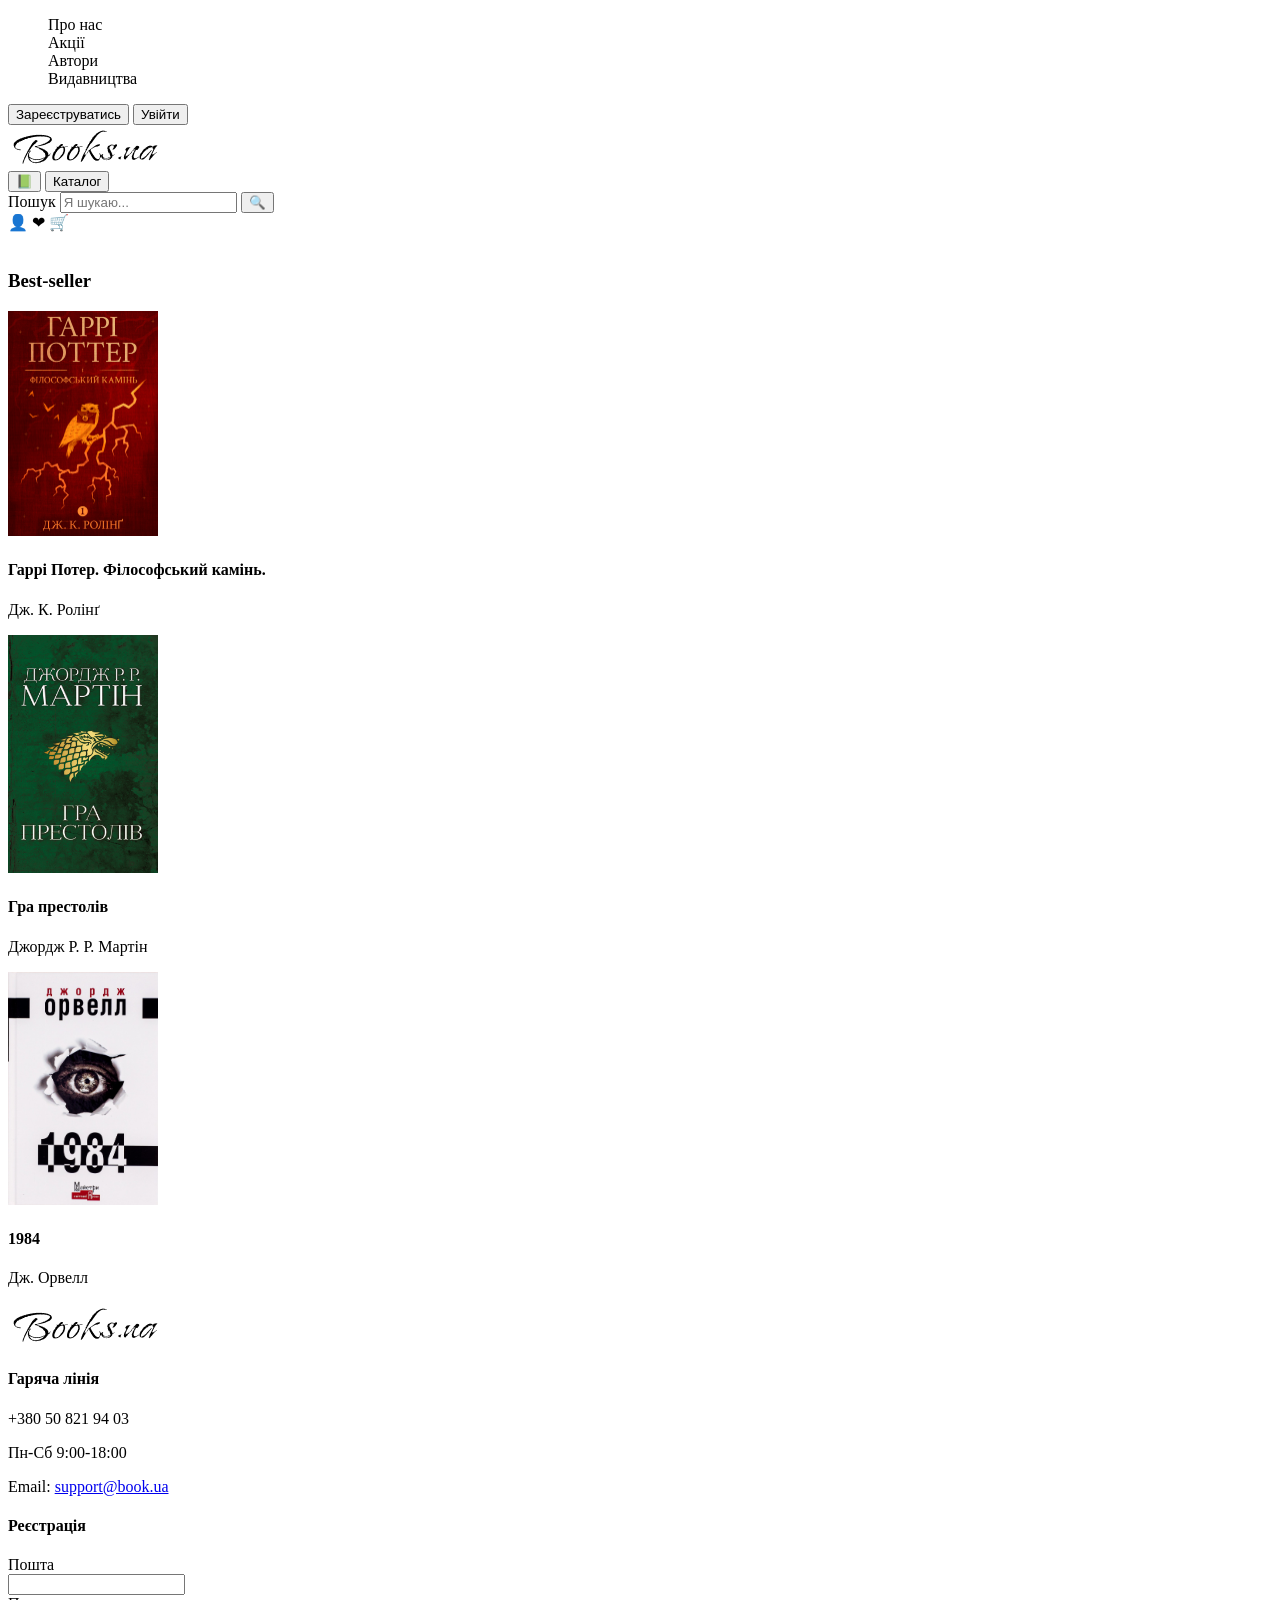
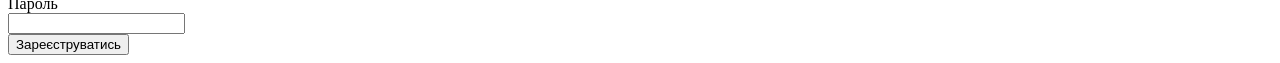
==== index.html @ b120633c "made lab1" ====
<!DOCTYPE html>
<html lang="en">
<head>
    <meta charset="UTF-8">
    <meta name="viewport" content="width=device-width, initial-scale=1.0">
    <title>Books.ua</title>
</head>
<body>
    <header>
        <div>
            <ul style="list-style-type: none;">
                <li>Про нас</li>
                <li>Акції</li>
                <li>Автори</li>
                <li>Видавництва</li>
            </ul>
            <div>
                <button>Зареєструватись</button>
                <button>Увійти</button>
            </div>
        </div>

        <div>
            <div>
                <img src="./images/Logo.png"> 
                <div>
                    <button>📗</button>
                    <button>Каталог</button> 
                </div>
            </div>

            <div>
                <form>
                    <label>Пошук</label>
                    <input placeholder="Я шукаю..." />
                    <button>🔍</button>
                </form>
            </div>

            <div>
                <a>👤</a>
                <a>❤</a>
                <a>🛒</a>
            </div>
        </div>
    </header>

    <main>
        <div>
            <img>
            <h2></h2>
        </div>

        <div>
            <h3>Best-seller</h3>

            <div id="books">
                <div>
                    <img src="./images/GarryPotter.jpg" alt="Обкладинка Гаррі Поттер. Філософський камінь" width="150" />
                    <h4>Гаррі Потер. Філософський камінь.</h4>
                    <p>Дж. К. Ролінґ</p>
                </div>

                <div>
                    <img src="./images/GameOfTrones.jpg" alt="Обкладинка Гра престолів" width="150" />
                    <h4>Гра престолів</h4>
                    <p>Джордж Р. Р. Мартін</p>
                </div>

                <div>
                    <img src="./images/nineteenth.jpg" alt="Обкладинка 1984" width="150" />
                    <h4>1984</h4>
                    <p>Дж. Орвелл</p>
                </div>
            </div>
        </div>
    </main> 

    <footer>
        <div>
            <div>
                <img src="./images/Logo.png"> 
                <div>
                    <h4>Гаряча лінія</h4>
                    <p>+380 50 821 94 03</p>
                    <p>Пн-Сб 9:00-18:00</p>
                    <p>Email: <a href="mailto:support@book.ua">support@book.ua</a></p>
                </div>
            </div>

            <div>
                <h4>Реєстрація</h4>
                <form>
                    <div>
                        <label>Пошта</label><br />
                        <input type="email" required />
                    </div>
                    <div>
                        <label>Пароль</label><br />
                        <input type="password" required />
                    </div>
                    <div>
                        <button>Зареєструватись</button>
                    </div>
                </form>
            </div>
        </div>
    </footer>
</body>
</html>
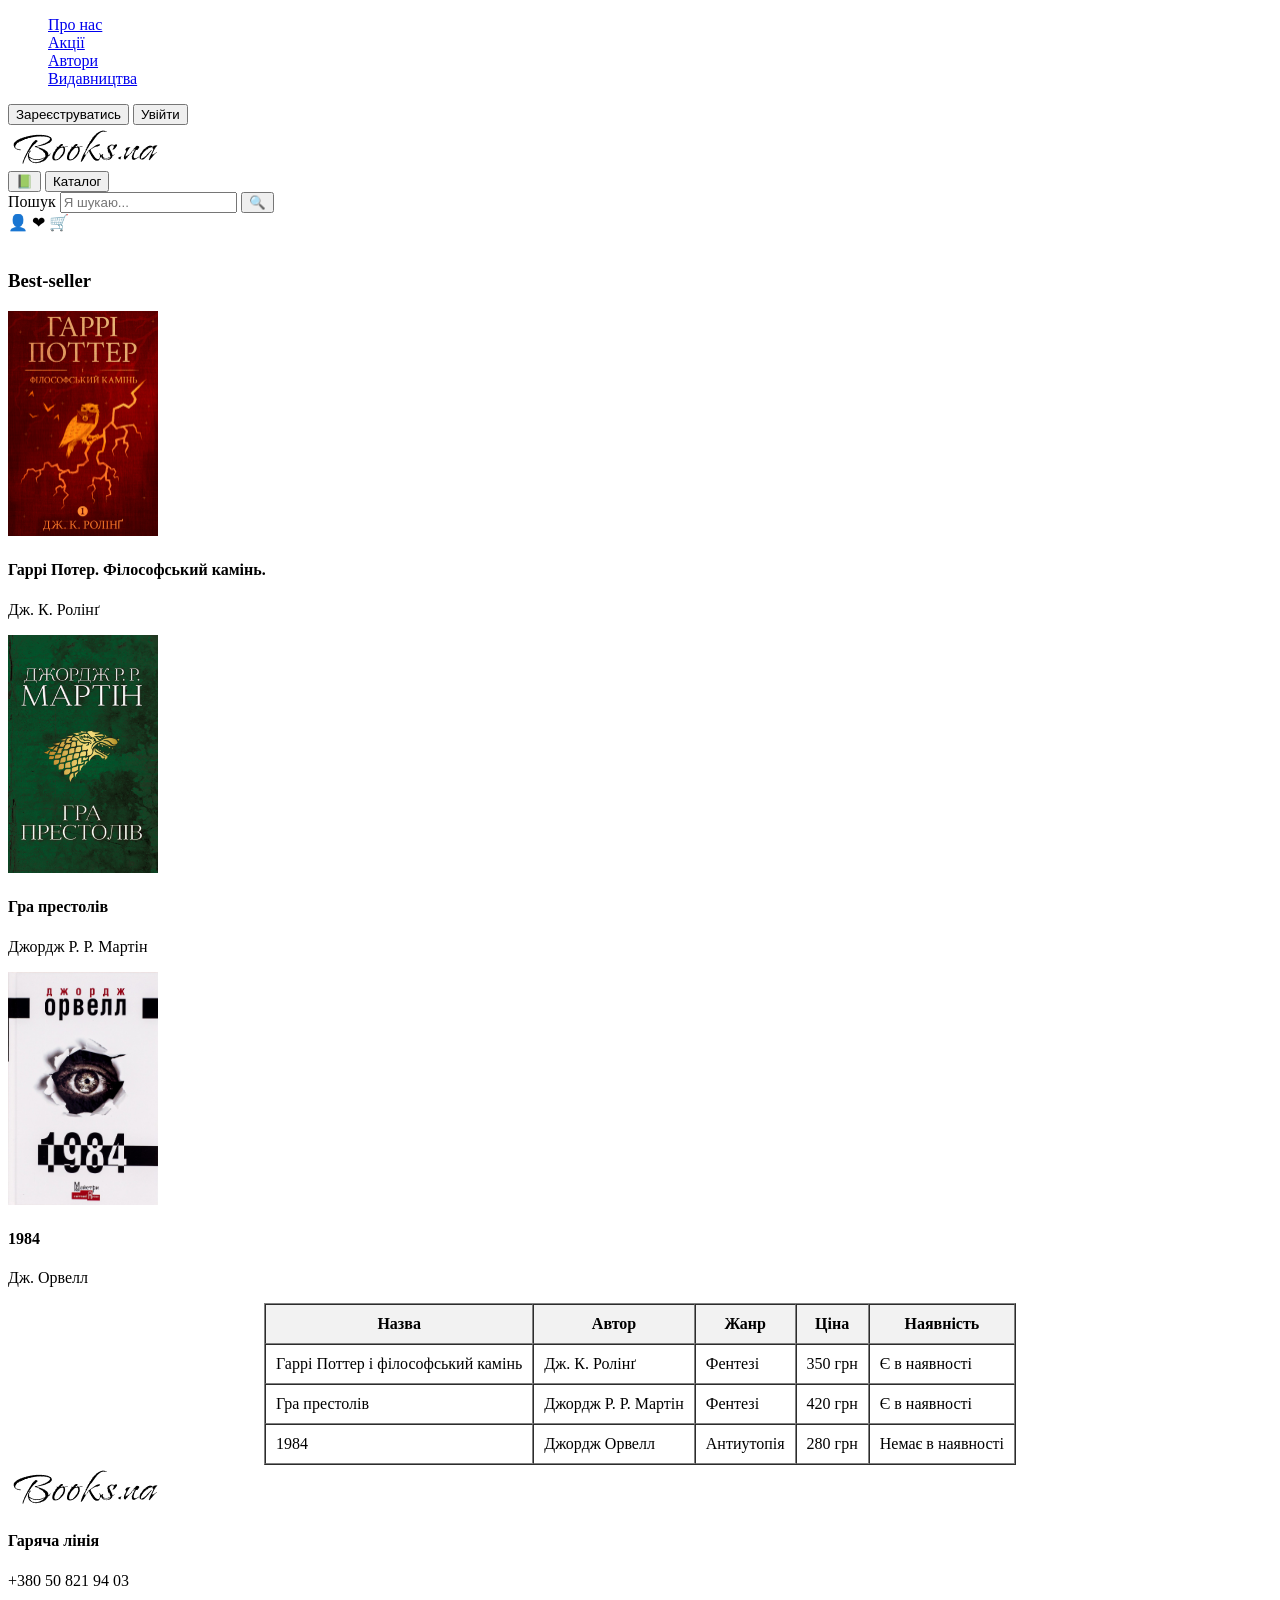
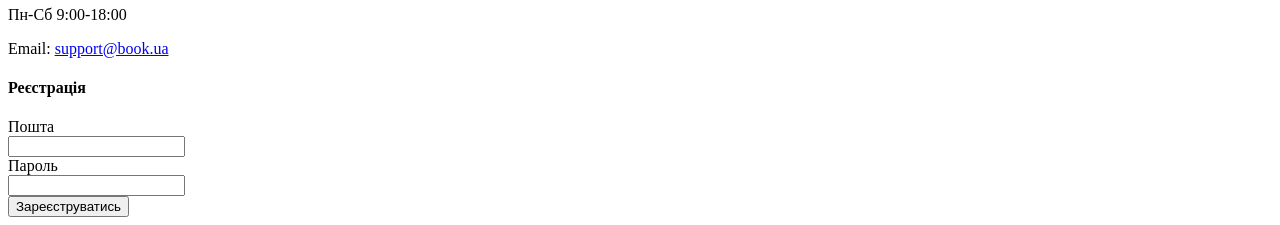
==== commit 505afeb0: "added links and table" ====
--- a/index.html
+++ b/index.html
@@ -9,10 +9,10 @@
     <header>
         <div>
             <ul style="list-style-type: none;">
-                <li>Про нас</li>
-                <li>Акції</li>
-                <li>Автори</li>
-                <li>Видавництва</li>
+                <li><a href="#about">Про нас</a></li>
+                <li><a href="#promotions">Акції</a></li>
+                <li><a href="#authors">Автори</a></li>
+                <li><a href="#publishers">Видавництва</a></li>
             </ul>
             <div>
                 <button>Зареєструватись</button>
@@ -74,6 +74,41 @@
                 </div>
             </div>
         </div>
+
+        <table border="1" cellpadding="10" cellspacing="0" align="center">
+            <thead>
+                <tr bgcolor="#f2f2f2">
+                    <th>Назва</th>
+                    <th>Автор</th>
+                    <th>Жанр</th>
+                    <th>Ціна</th>
+                    <th>Наявність</th>
+                </tr>
+            </thead>
+            <tbody>
+                <tr>
+                    <td>Гаррі Поттер і філософський камінь</td>
+                    <td>Дж. К. Ролінґ</td>
+                    <td>Фентезі</td>
+                    <td>350 грн</td>
+                    <td>Є в наявності</td>
+                </tr>
+                <tr>
+                    <td>Гра престолів</td>
+                    <td>Джордж Р. Р. Мартін</td>
+                    <td>Фентезі</td>
+                    <td>420 грн</td>
+                    <td>Є в наявності</td>
+                </tr>
+                <tr>
+                    <td>1984</td>
+                    <td>Джордж Орвелл</td>
+                    <td>Антиутопія</td>
+                    <td>280 грн</td>
+                    <td>Немає в наявності</td>
+                </tr>
+            </tbody>
+        </table>
     </main> 
 
     <footer>
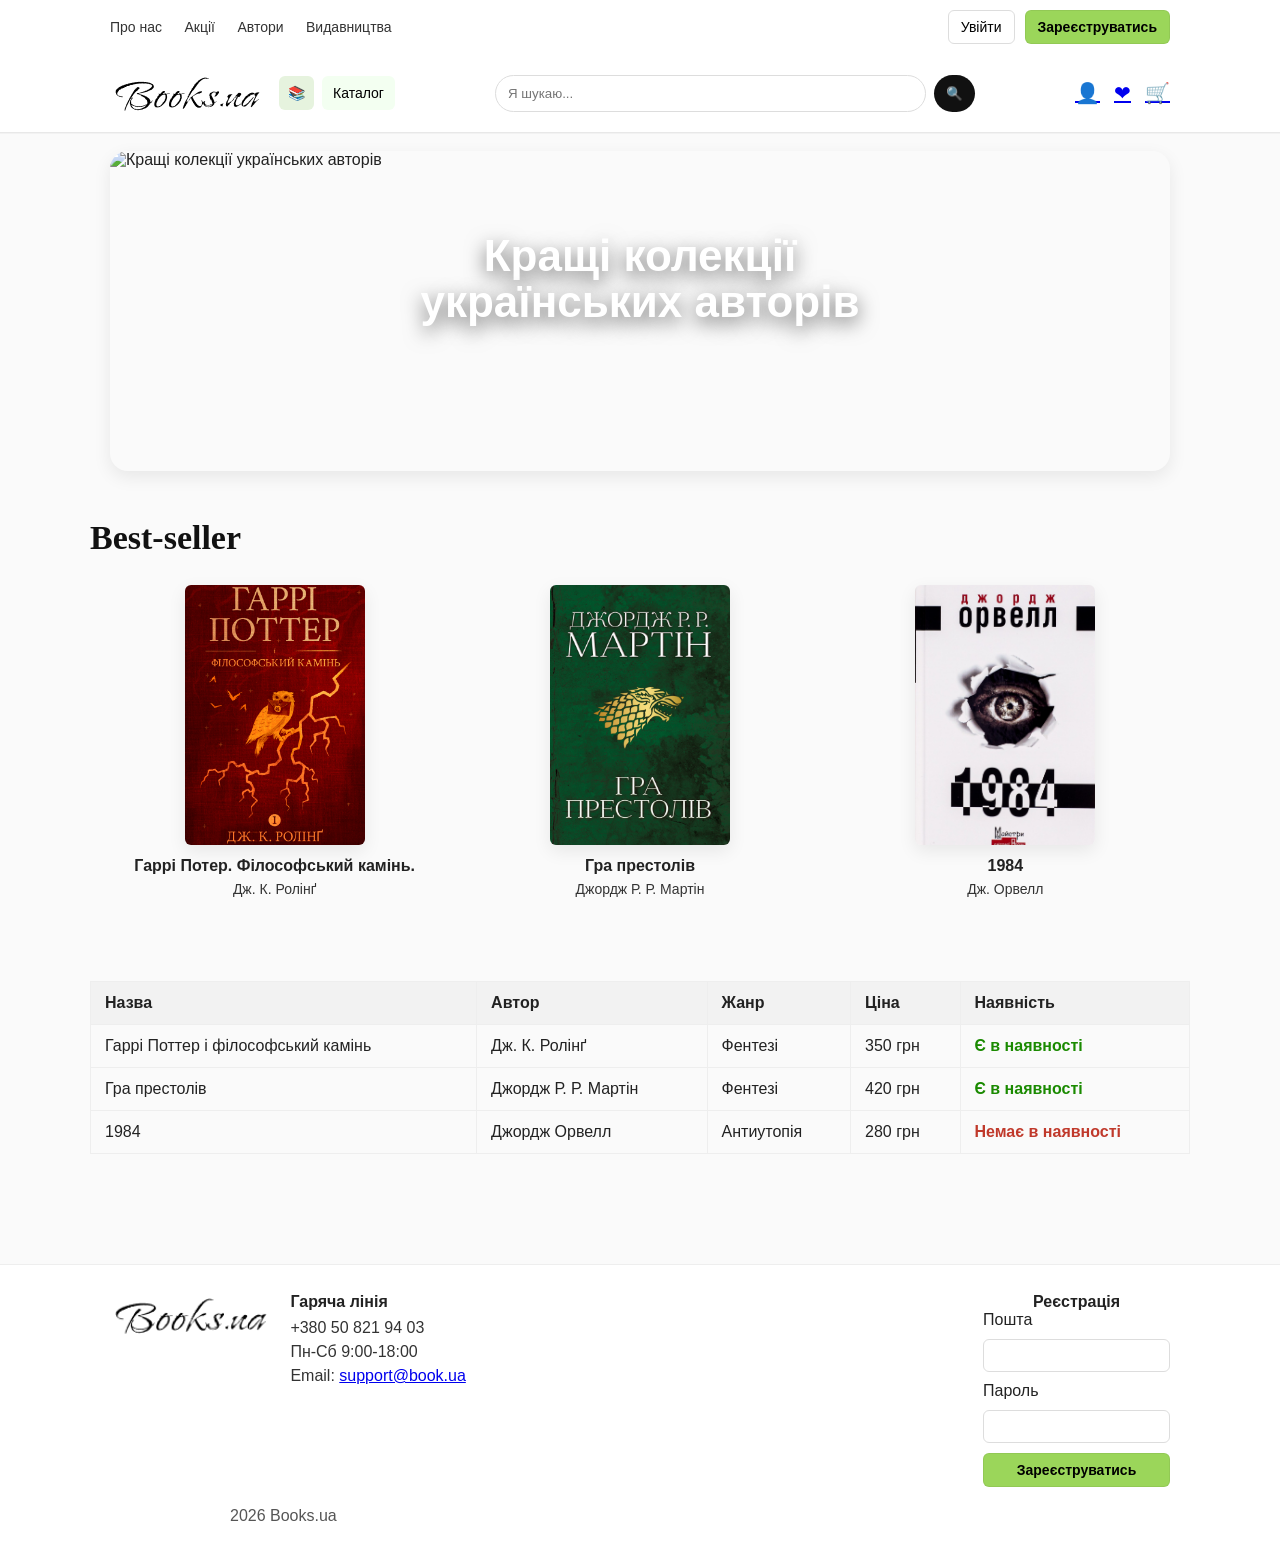
==== commit ea249c51: "updated" ====
--- a/index.html
+++ b/index.html
@@ -1,145 +1,153 @@
 <!DOCTYPE html>
-<html lang="en">
+<html lang="uk">
 <head>
-    <meta charset="UTF-8">
-    <meta name="viewport" content="width=device-width, initial-scale=1.0">
-    <title>Books.ua</title>
+  <meta charset="utf-8" />
+  <meta name="viewport" content="width=device-width,initial-scale=1" />
+  <title>Books.ua</title>
+  <link rel="stylesheet" href="style.css">
 </head>
+
 <body>
-    <header>
-        <div>
-            <ul style="list-style-type: none;">
-                <li><a href="#about">Про нас</a></li>
-                <li><a href="#promotions">Акції</a></li>
-                <li><a href="#authors">Автори</a></li>
-                <li><a href="#publishers">Видавництва</a></li>
-            </ul>
-            <div>
-                <button>Зареєструватись</button>
-                <button>Увійти</button>
-            </div>
+  <header class="siteHeader">
+    <div class="topbar">
+      <nav class="firstButtons">
+        <a href="#about">Про нас</a>
+        <a href="#promotions">Акції</a>
+        <a href="#authors">Автори</a>
+        <a href="#publishers">Видавництва</a>
+      </nav>
+      <div class="authentication">
+        <button class="btn goIn">Увійти</button>
+        <button class="btn registration">Зареєструватись</button>
+      </div>
+    </div>
+
+    <div class="headerMain">
+      <div class="brand">
+        <img src="./images/Logo.png" alt="Books.ua" class="logo-img">
+        <div class="catalog">
+          <button class="btn catalogImage">📚</button>
+          <button class="btn catalogText">Каталог</button>
         </div>
+      </div>
 
-        <div>
-            <div>
-                <img src="./images/Logo.png"> 
-                <div>
-                    <button>📗</button>
-                    <button>Каталог</button> 
-                </div>
-            </div>
+      <div class="searchWrap">
+        <form class="searchForm">
+          <input id="q" class="searchInput" placeholder="Я шукаю..." />
+          <button class="searchImage">🔍</button>
+        </form>
+      </div>
 
-            <div>
-                <form>
-                    <label>Пошук</label>
-                    <input placeholder="Я шукаю..." />
-                    <button>🔍</button>
-                </form>
-            </div>
+      <div class="icons">
+        <a href="/account" class="icon">👤</a>
+        <a href="/favorites" class="icon">❤</a>
+        <a href="/cart" class="icon">🛒</a>
+      </div>
+    </div>
+  </header>
 
-            <div>
-                <a>👤</a>
-                <a>❤</a>
-                <a>🛒</a>
-            </div>
+  <main>
+    <section class="collections">
+      <img class="collectionsImage" src="./images/booksShelf.jpg" alt="Кращі колекції українських авторів">
+      <h1 class="collectionsTitle">Кращі колекції<br>українських авторів</h1>
+    </section>
+
+    <section class="bestSeller container">
+      <h2 class="sectionTitle">Best-seller</h2>
+
+      <div class="booksGrid">
+        <article class="bookCard">
+          <img src="./images/GarryPotter.jpg" alt="Гаррі Поттер. Філософський камінь" class="bookCover">
+          <h3 class="bookTitle">Гаррі Потер. Філософський камінь.</h3>
+          <p class="booksAuthor">Дж. К. Ролінґ</p>
+        </article>
+
+        <article class="bookCard">
+          <img src="./images/GameOfTrones.jpg" alt="Гра престолів" class="bookCover">
+          <h3 class="bookTitle">Гра престолів</h3>
+          <p class="booksAuthor">Джордж Р. Р. Мартін</p>
+        </article>
+
+        <article class="bookCard">
+          <img src="./images/nineteenth.jpg" alt="1984" class="bookCover">
+          <h3 class="bookTitle">1984</h3>
+          <p class="booksAuthor">Дж. Орвелл</p>
+        </article>
+      </div>
+    </section>
+
+    <section class="catalogTable container">
+      <table class="booksTable" summary="Список бестселерів з цінами та наявністю">
+        <thead>
+          <tr>
+            <th>Назва</th>
+            <th>Автор</th>
+            <th>Жанр</th>
+            <th>Ціна</th>
+            <th>Наявність</th>
+          </tr>
+        </thead>
+        <tbody>
+          <tr>
+            <td>Гаррі Поттер і філософський камінь</td>
+            <td>Дж. К. Ролінґ</td>
+            <td>Фентезі</td>
+            <td>350 грн</td>
+            <td class="inStock">Є в наявності</td>
+          </tr>
+          <tr>
+            <td>Гра престолів</td>
+            <td>Джордж Р. Р. Мартін</td>
+            <td>Фентезі</td>
+            <td>420 грн</td>
+            <td class="inStock">Є в наявності</td>
+          </tr>
+          <tr>
+            <td>1984</td>
+            <td>Джордж Орвелл</td>
+            <td>Антиутопія</td>
+            <td>280 грн</td>
+            <td class="outOfStock">Немає в наявності</td>
+          </tr>
+        </tbody>
+      </table>
+    </section>
+  </main>
+
+  <footer class="siteFooter">
+    <div class="footerInner container">
+      <div class="footerLeft">
+        <!-- <a href="/" class="footer-logo"> -->
+        <img src="./images/Logo.png" alt="Books.ua" class="logoImage small">
+        <!-- </a> -->
+        <div class="contacts">
+          <h4>Гаряча лінія</h4>
+          <p>+380 50 821 94 03</p>
+          <p>Пн-Сб 9:00-18:00</p>
+          <p>Email: <a href="mailto:support@book.ua">support@book.ua</a></p>
         </div>
-    </header>
+      </div>
 
-    <main>
-        <div>
-            <img>
-            <h2></h2>
-        </div>
+      <div class="footerRight">
+        <h4 class="registrationFormText">Реєстрація</h4>
+        <form class="registrationForm" action="/register" method="post">
+          <label class="label">Пошта</label>
+          <input id="email" type="email" required class="input">
 
-        <div>
-            <h3>Best-seller</h3>
+          <label class="label">Пароль</label>
+          <input id="password" type="password" required class="input">
 
-            <div id="books">
-                <div>
-                    <img src="./images/GarryPotter.jpg" alt="Обкладинка Гаррі Поттер. Філософський камінь" width="150" />
-                    <h4>Гаррі Потер. Філософський камінь.</h4>
-                    <p>Дж. К. Ролінґ</p>
-                </div>
+          <button type="submit" class="btn registration">Зареєструватись</button>
+        </form>
+      </div>
+    </div>
+    <div class="copyright">
+      <span id="year"></span> Books.ua
+    </div>
+  </footer>
 
-                <div>
-                    <img src="./images/GameOfTrones.jpg" alt="Обкладинка Гра престолів" width="150" />
-                    <h4>Гра престолів</h4>
-                    <p>Джордж Р. Р. Мартін</p>
-                </div>
-
-                <div>
-                    <img src="./images/nineteenth.jpg" alt="Обкладинка 1984" width="150" />
-                    <h4>1984</h4>
-                    <p>Дж. Орвелл</p>
-                </div>
-            </div>
-        </div>
-
-        <table border="1" cellpadding="10" cellspacing="0" align="center">
-            <thead>
-                <tr bgcolor="#f2f2f2">
-                    <th>Назва</th>
-                    <th>Автор</th>
-                    <th>Жанр</th>
-                    <th>Ціна</th>
-                    <th>Наявність</th>
-                </tr>
-            </thead>
-            <tbody>
-                <tr>
-                    <td>Гаррі Поттер і філософський камінь</td>
-                    <td>Дж. К. Ролінґ</td>
-                    <td>Фентезі</td>
-                    <td>350 грн</td>
-                    <td>Є в наявності</td>
-                </tr>
-                <tr>
-                    <td>Гра престолів</td>
-                    <td>Джордж Р. Р. Мартін</td>
-                    <td>Фентезі</td>
-                    <td>420 грн</td>
-                    <td>Є в наявності</td>
-                </tr>
-                <tr>
-                    <td>1984</td>
-                    <td>Джордж Орвелл</td>
-                    <td>Антиутопія</td>
-                    <td>280 грн</td>
-                    <td>Немає в наявності</td>
-                </tr>
-            </tbody>
-        </table>
-    </main> 
-
-    <footer>
-        <div>
-            <div>
-                <img src="./images/Logo.png"> 
-                <div>
-                    <h4>Гаряча лінія</h4>
-                    <p>+380 50 821 94 03</p>
-                    <p>Пн-Сб 9:00-18:00</p>
-                    <p>Email: <a href="mailto:support@book.ua">support@book.ua</a></p>
-                </div>
-            </div>
-
-            <div>
-                <h4>Реєстрація</h4>
-                <form>
-                    <div>
-                        <label>Пошта</label><br />
-                        <input type="email" required />
-                    </div>
-                    <div>
-                        <label>Пароль</label><br />
-                        <input type="password" required />
-                    </div>
-                    <div>
-                        <button>Зареєструватись</button>
-                    </div>
-                </form>
-            </div>
-        </div>
-    </footer>
+  <script>
+    document.getElementById('year').textContent = new Date().getFullYear();
+  </script>
 </body>
 </html>
--- a/style.css
+++ b/style.css
@@ -0,0 +1,180 @@
+:root{
+  --accent: #9bd65a;    
+  --muted: #f2f2f2;
+  --text: #222;
+  --bg: #fff;
+  --maxwidth: 1100px;
+  --container-margin: 20px;
+  --radius: 8px;
+  --site-padding: 18px;
+  --accent-dark: #7fb43f;
+}
+
+* { box-sizing: border-box; margin: 0; padding: 0; }
+html,body { height: 100%; font-family: "Helvetica Neue", Arial, sans-serif; color: var(--text); background: #fafafa; }
+
+.container {
+  max-width: var(--maxwidth);
+  margin: 0 auto;
+  padding: 30px var(--container-margin);
+}
+
+.siteHeader {
+  background: #fff;
+  border-bottom: 1px solid #e8e8e8;
+  box-shadow: 0 1px 0 rgba(0,0,0,0.03);
+}
+
+.topbar {
+  display:flex;
+  justify-content:space-between;
+  align-items:center;
+  padding: 10px var(--container-margin);
+  max-width: var(--maxwidth);
+  margin: 0 auto;
+  gap:10px;
+}
+
+.firstButtons a {
+  color: #333;
+  text-decoration: none;
+  margin-right: 18px;
+  font-size: 14px;
+}
+.firstButtons a:hover { color: var(--accent-dark); }
+
+.authentication {
+  display:flex;
+  gap:10px;
+}
+.btn { cursor:pointer; border: 1px solid transparent; padding:8px 12px; border-radius:6px; background:transparent; font-size:14px; }
+.goIn { background:#fff; border:1px solid #ddd; }
+.registration { background: var(--accent); color:#000; border:1px solid rgba(0,0,0,0.06); font-weight:700; }
+
+.headerMain {
+  display:flex;
+  align-items:center;
+  justify-content:space-between;
+  gap:20px;
+  padding: 18px var(--container-margin);
+  max-width: var(--maxwidth);
+  margin: 0 auto;
+}
+
+.brand { display:flex; align-items:center; gap:14px; }
+.logoImage { height:54px; width:auto; display:block; }
+.logoImage.small { height:44px; }
+
+.catalog { display:flex; gap:8px; align-items:center; }
+.catalog .catalogImage { background:#e6f3de; border-radius:6px; padding:8px; }
+.catalog .catalogText { background:#f3fff1; border-radius:6px; padding:8px 10px; }
+
+.searchWrap { flex: 1 1 400px; display:flex; justify-content:center; }
+.searchForm { display:flex; gap:8px; width:100%; max-width:480px; }
+.searchInput {
+  flex:1;
+  padding:10px 12px;
+  border:1px solid #ddd;
+  border-radius:30px;
+  background:#fff;
+}
+.searchImage { padding:8px 12px; border-radius:20px; background:#111; color:#fff; border:none; }
+
+.icons { display:flex; gap:14px; align-items:center; font-size:20px; }
+
+.collections {
+  position: relative;
+  margin-top: 18px;
+  display:block;
+  max-width: var(--maxwidth);
+  margin-left: auto;
+  margin-right: auto;
+  padding: 0 var(--container-margin);
+}
+.collectionsImage {
+  width:100%;
+  height: 320px;
+  object-fit: cover;
+  border-radius: 18px;
+  display:block;
+  box-shadow: 0 6px 18px rgba(0,0,0,0.08);
+}
+.collectionsTitle {
+  position: absolute;
+  top: 40%;
+  left: 50%;
+  transform: translate(-50%,-50%);
+  color: #fff;
+  font-size:44px;
+  text-align:center;
+  text-shadow: 0 6px 20px rgba(0,0,0,0.6);
+  line-height:1.05;
+  font-weight:700;
+  pointer-events:none;
+}
+
+.bestSeller { padding: 48px 0; }
+.sectionTitle { font-size:34px; margin-bottom: 28px; font-family: Georgia, "Times New Roman", serif; color:#111; }
+
+.booksGrid {
+  display:grid;
+  grid-template-columns: repeat(3, 1fr);
+  gap:36px;
+  align-items:start;
+  max-width: var(--maxwidth);
+  margin: 0 auto;
+  padding: 0 var(--container-margin);
+}
+.bookCard { text-align:center; }
+.bookCover { width:180px; height:260px; object-fit:cover; border-radius:6px; box-shadow: 0 6px 18px rgba(0,0,0,0.08); margin: 0 auto 12px; display:block; }
+.bookTitle { font-size:16px; margin-top:8px; font-weight:700; }
+.booksAuthor { font-size:14px; color:#333; margin-top:6px; }
+
+.catalogTable { padding: 36px 0 80px 0; }
+.booksTable {
+  width:100%;
+  border-collapse: collapse;
+  max-width: var(--maxwidth);
+  margin: 0 auto;
+}
+.booksTable th, .booksTable td {
+  padding: 12px 14px;
+  border:1px solid #eee;
+  text-align:left;
+}
+.booksTable thead th { background: var(--muted); font-weight:700; }
+.inStock { color: #1a8a00; font-weight:600; }
+.outOfStock { color: #c0392b; font-weight:600; }
+
+.siteFooter {
+  background:#fff;
+  border-top:1px solid #eee;
+  margin-top: 30px;
+  padding: 28px 0;
+}
+.footerInner {
+  display:flex;
+  gap:40px;
+  justify-content:space-between;
+  align-items:flex-start;
+  max-width: var(--maxwidth);
+  margin: 0 auto;
+  padding: 0 var(--container-margin);
+}
+.footerLeft { display:flex; gap:18px; align-items:flex-start; }
+.contacts h4 { margin-bottom:8px; font-size:16px; }
+.contacts p { margin-bottom:6px; color:#333; }
+.footerRight { max-width:320px; }
+.registrationForm { display:flex; flex-direction:column; gap:10px; }
+.input { padding:8px; border:1px solid #ddd; border-radius:6px; }
+
+.copyright {
+  margin-top: 20px;
+  text-align: left;     
+  color:#555;
+  margin-left: 230px;
+}
+
+.registrationFormText {
+    text-align: center;
+}
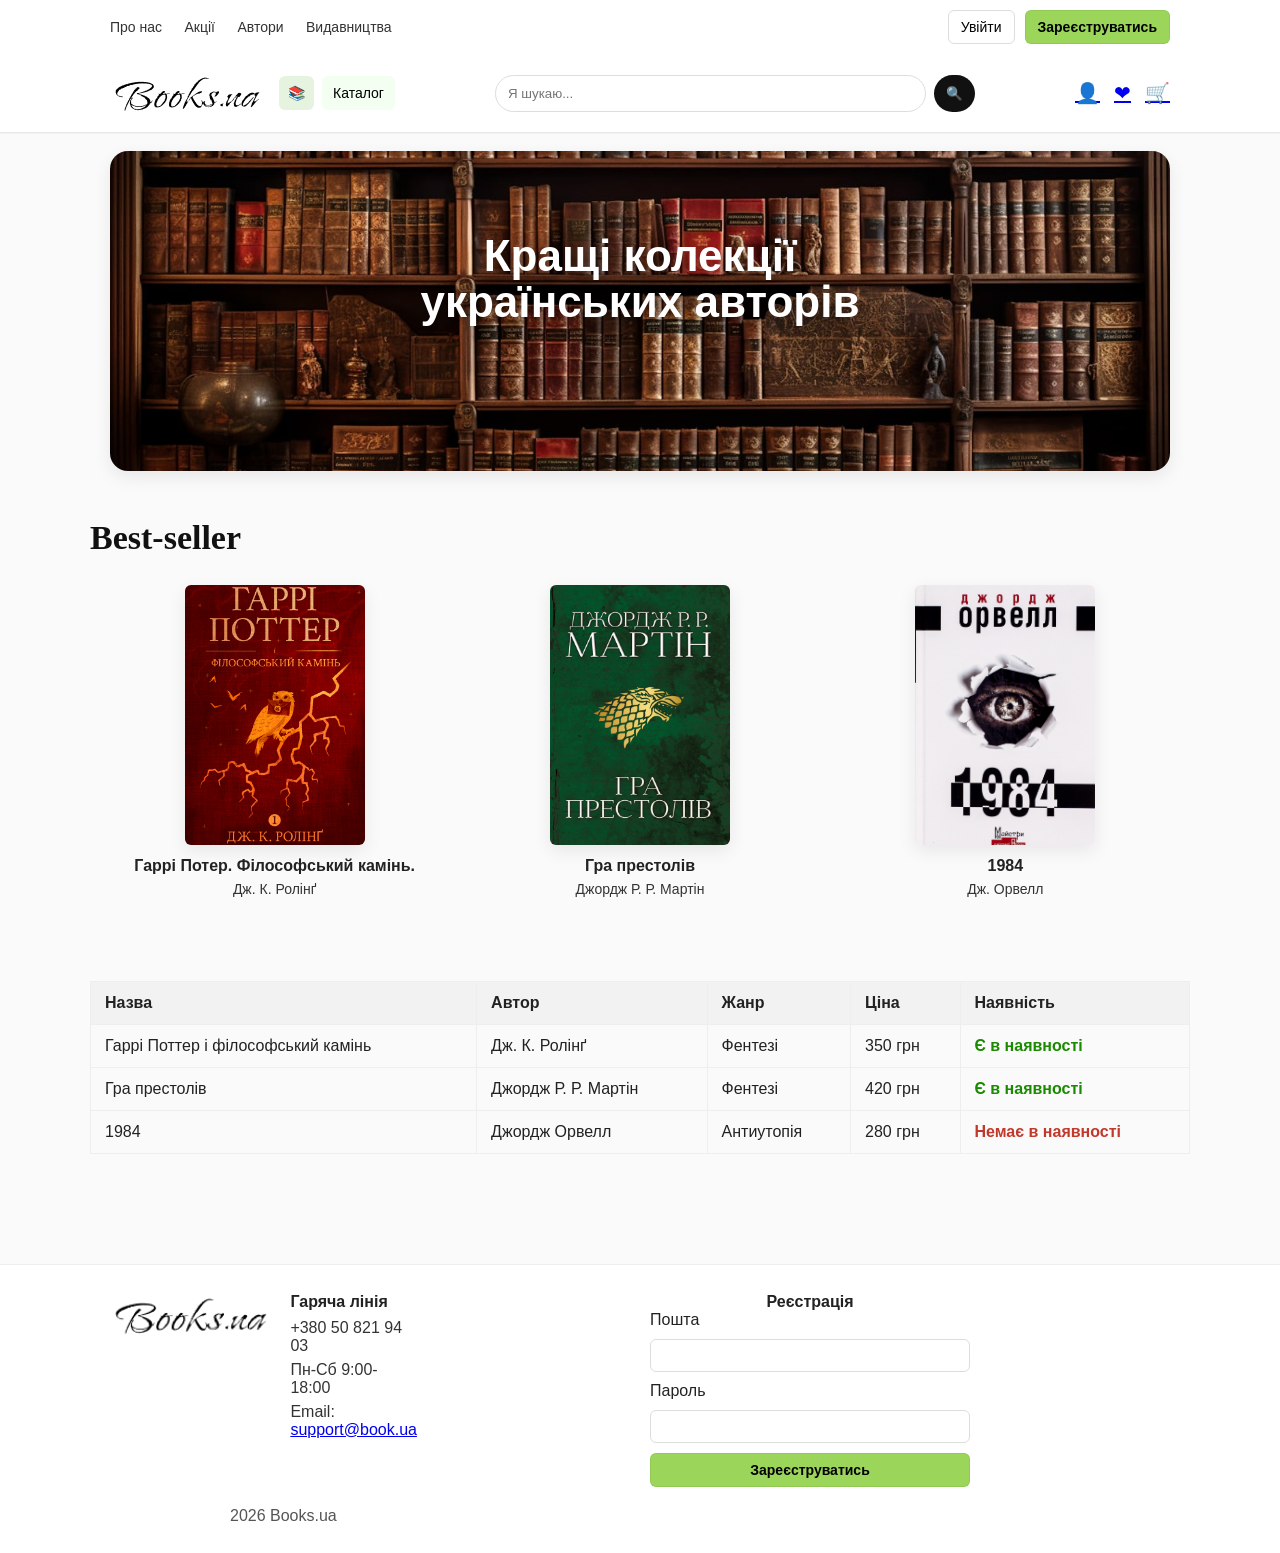
==== commit 9d17449e: "burger menu" ====
--- a/index.html
+++ b/index.html
@@ -43,6 +43,10 @@
         <a href="/favorites" class="icon">❤</a>
         <a href="/cart" class="icon">🛒</a>
       </div>
+    </div>
+
+    <div class="header-burger">
+        <span></span>
     </div>
   </header>
 
--- a/style.css
+++ b/style.css
@@ -153,7 +153,8 @@
   padding: 28px 0;
 }
 .footerInner {
-  display:flex;
+  display: grid;
+  grid-template-columns: 300px 1fr;
   gap:40px;
   justify-content:space-between;
   align-items:flex-start;
@@ -164,7 +165,12 @@
 .footerLeft { display:flex; gap:18px; align-items:flex-start; }
 .contacts h4 { margin-bottom:8px; font-size:16px; }
 .contacts p { margin-bottom:6px; color:#333; }
-.footerRight { max-width:320px; }
+
+.footerRight {
+    width: 320px;
+    margin: 0 auto;
+}
+
 .registrationForm { display:flex; flex-direction:column; gap:10px; }
 .input { padding:8px; border:1px solid #ddd; border-radius:6px; }
 
@@ -177,4 +183,33 @@
 
 .registrationFormText {
     text-align: center;
+}
+
+@media (max-width: 767px) {
+    .header-burger {
+        width: 30px;
+        display: grid;
+        align-items: center;
+        grid-template: repeat(3, 8px) / 1fr;
+    }
+
+    .header-burger::before {
+        content: "";
+        height: 2px;
+        width: 30px;
+        background-color: #000;
+    }
+
+    .header-burger::after {
+        content: "";
+        height: 2px;
+        width: 30px;
+        background-color: #000;
+    }
+
+    .header-burger span {
+        height: 2px;
+        width: 30px;
+        background-color: #000;
+    }
 }
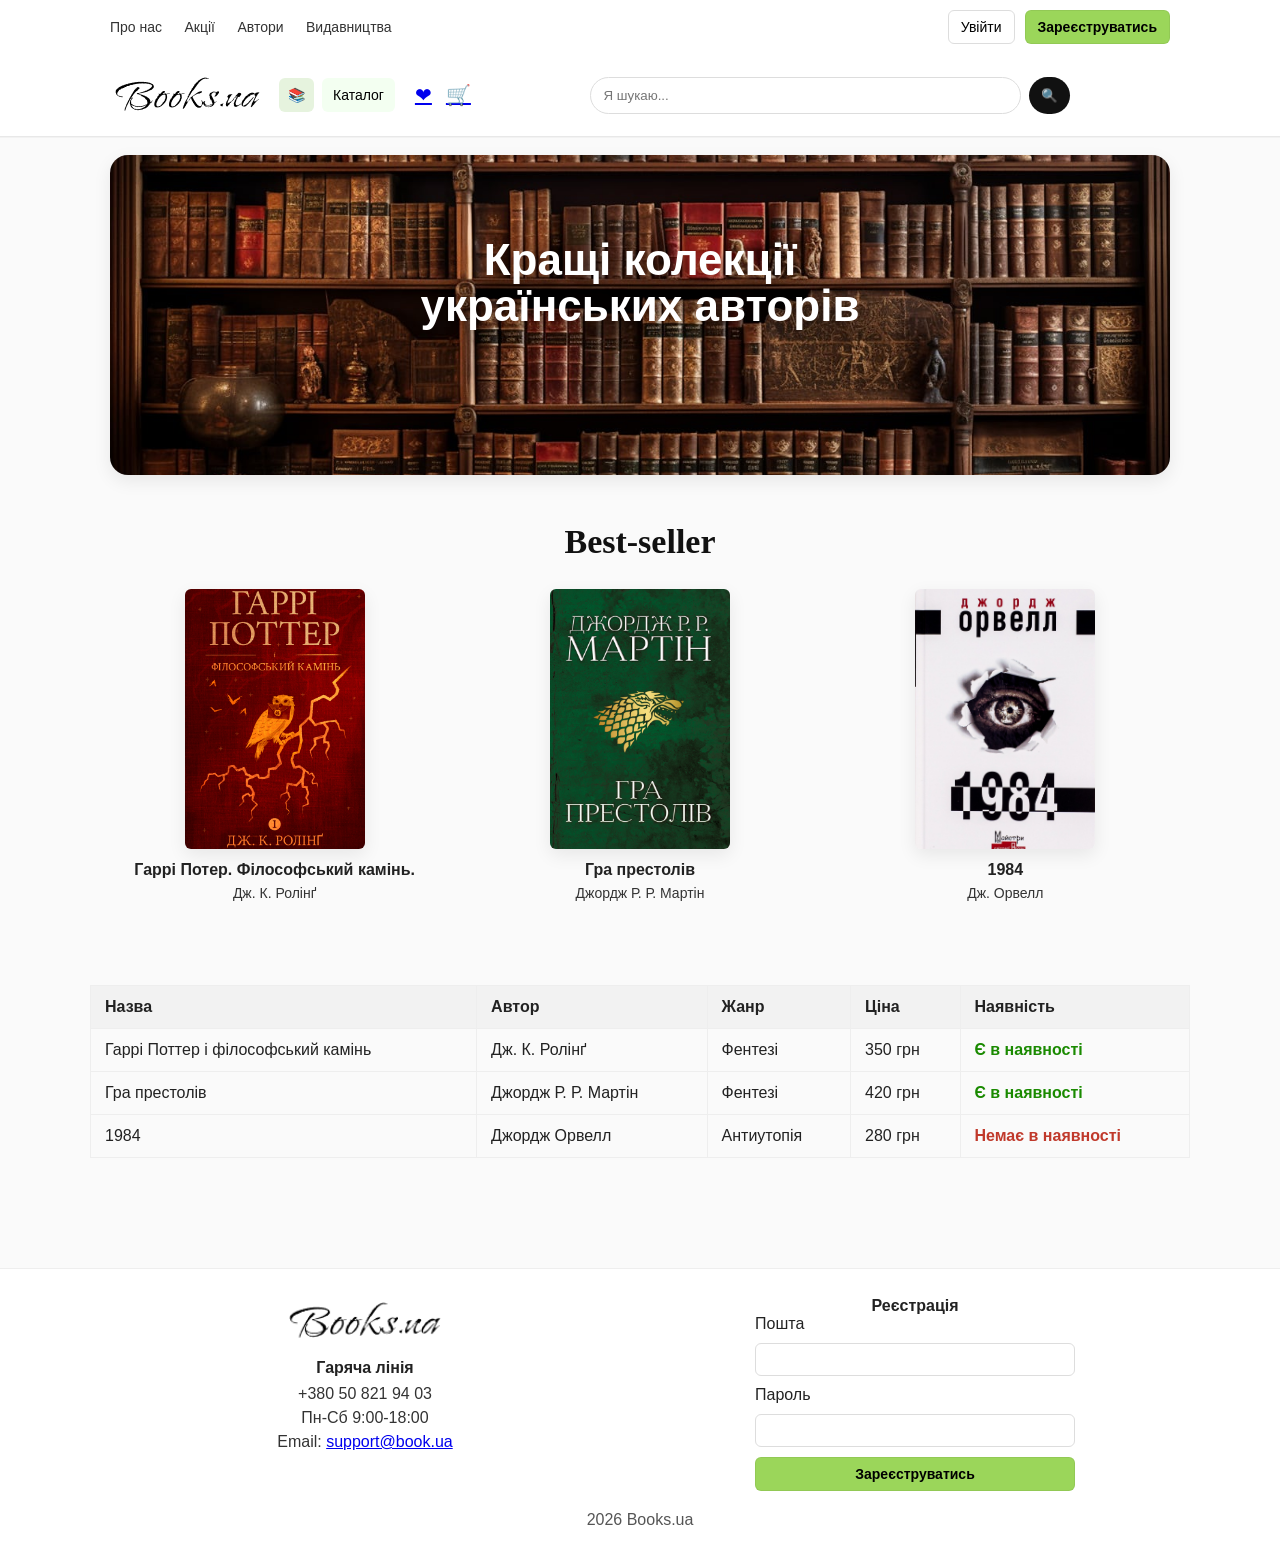
==== commit 4d9022e9: "ще одне бургер меню" ====
--- a/index.html
+++ b/index.html
@@ -10,6 +10,7 @@
 <body>
   <header class="siteHeader">
     <div class="topbar">
+      <img class="burgerMenu" src="images/BurgerMenu.png">
       <nav class="firstButtons">
         <a href="#about">Про нас</a>
         <a href="#promotions">Акції</a>
@@ -24,11 +25,19 @@
 
     <div class="headerMain">
       <div class="brand">
-        <img src="./images/Logo.png" alt="Books.ua" class="logo-img">
+        <div class="logo-box">
+          <img src="./images/Logo.png" alt="Books.ua" class="logo-img">
+        </div>
         <div class="catalog">
           <button class="btn catalogImage">📚</button>
           <button class="btn catalogText">Каталог</button>
         </div>
+      </div>
+
+      <div class="icons">
+        <a href="/account" class="icon iconHuman">👤</a>
+        <a href="/favorites" class="icon">❤</a>
+        <a href="/cart" class="icon">🛒</a>
       </div>
 
       <div class="searchWrap">
@@ -37,16 +46,6 @@
           <button class="searchImage">🔍</button>
         </form>
       </div>
-
-      <div class="icons">
-        <a href="/account" class="icon">👤</a>
-        <a href="/favorites" class="icon">❤</a>
-        <a href="/cart" class="icon">🛒</a>
-      </div>
-    </div>
-
-    <div class="header-burger">
-        <span></span>
     </div>
   </header>
 
--- a/style.css
+++ b/style.css
@@ -10,13 +10,26 @@
   --accent-dark: #7fb43f;
 }
 
-* { box-sizing: border-box; margin: 0; padding: 0; }
+* { 
+  box-sizing: border-box;
+  margin: 0;
+  padding: 0;
+}
+
 html,body { height: 100%; font-family: "Helvetica Neue", Arial, sans-serif; color: var(--text); background: #fafafa; }
 
+.burgerMenu {
+  display: none;
+  width: 40px;
+}
+
+.iconHuman {
+  display: none;
+}
+
 .container {
   max-width: var(--maxwidth);
   margin: 0 auto;
-  padding: 30px var(--container-margin);
 }
 
 .siteHeader {
@@ -62,8 +75,12 @@
 }
 
 .brand { display:flex; align-items:center; gap:14px; }
-.logoImage { height:54px; width:auto; display:block; }
-.logoImage.small { height:44px; }
+.logoImage { 
+  height: 44px; 
+  width:auto; 
+  display:block; 
+  margin-inline: auto;
+}
 
 .catalog { display:flex; gap:8px; align-items:center; }
 .catalog .catalogImage { background:#e6f3de; border-radius:6px; padding:8px; }
@@ -113,8 +130,17 @@
   pointer-events:none;
 }
 
-.bestSeller { padding: 48px 0; }
-.sectionTitle { font-size:34px; margin-bottom: 28px; font-family: Georgia, "Times New Roman", serif; color:#111; }
+.bestSeller { 
+  padding: 48px 0; 
+}
+
+.sectionTitle { 
+  font-size:34px; 
+  margin-bottom: 28px; 
+  font-family: Georgia, "Times New Roman", serif; 
+  color:#111;
+  text-align: center;
+ }
 
 .booksGrid {
   display:grid;
@@ -154,7 +180,7 @@
 }
 .footerInner {
   display: grid;
-  grid-template-columns: 300px 1fr;
+  grid-template-columns: 1fr 1fr;
   gap:40px;
   justify-content:space-between;
   align-items:flex-start;
@@ -162,9 +188,26 @@
   margin: 0 auto;
   padding: 0 var(--container-margin);
 }
-.footerLeft { display:flex; gap:18px; align-items:flex-start; }
-.contacts h4 { margin-bottom:8px; font-size:16px; }
-.contacts p { margin-bottom:6px; color:#333; }
+.footerLeft { 
+  display:flex; 
+  gap:18px; 
+  align-items:flex-start; 
+  flex-direction: column;
+}
+.contacts h4 { 
+  margin-bottom:8px; 
+  font-size:16px; 
+}
+
+.contacts p { 
+  margin-bottom:6px; 
+  color:#333; 
+}
+
+.contacts {
+  margin-inline: auto;
+  text-align: center;
+}
 
 .footerRight {
     width: 320px;
@@ -176,40 +219,49 @@
 
 .copyright {
   margin-top: 20px;
-  text-align: left;     
+  text-align: center;     
   color:#555;
-  margin-left: 230px;
 }
 
 .registrationFormText {
-    text-align: center;
+  text-align: center;
 }
 
 @media (max-width: 767px) {
-    .header-burger {
-        width: 30px;
-        display: grid;
-        align-items: center;
-        grid-template: repeat(3, 8px) / 1fr;
-    }
-
-    .header-burger::before {
-        content: "";
-        height: 2px;
-        width: 30px;
-        background-color: #000;
-    }
-
-    .header-burger::after {
-        content: "";
-        height: 2px;
-        width: 30px;
-        background-color: #000;
-    }
-
-    .header-burger span {
-        height: 2px;
-        width: 30px;
-        background-color: #000;
-    }
+  .firstButtons {
+    display: none;
+  }
+
+  .burgerMenu {
+    display: block;
+  }
+
+  .headerMain {
+    flex-wrap: wrap;
+  }
+
+  .booksGrid {
+    grid-template-columns: 1fr;
+  }
+
+  .footerInner {
+    grid-template-columns: 1fr;
+  }
+
+  .catalogTable {
+    padding-bottom: 0; 
+    overflow-x: scroll;
+    max-width: 100%;
+    margin: 0 auto 80px;
+  }
+}
+
+@media (max-width: 410px) {
+  .catalogText {
+    display: none;
+  }
+
+  .logo-box {
+    width: 149px;
+  }
 }
